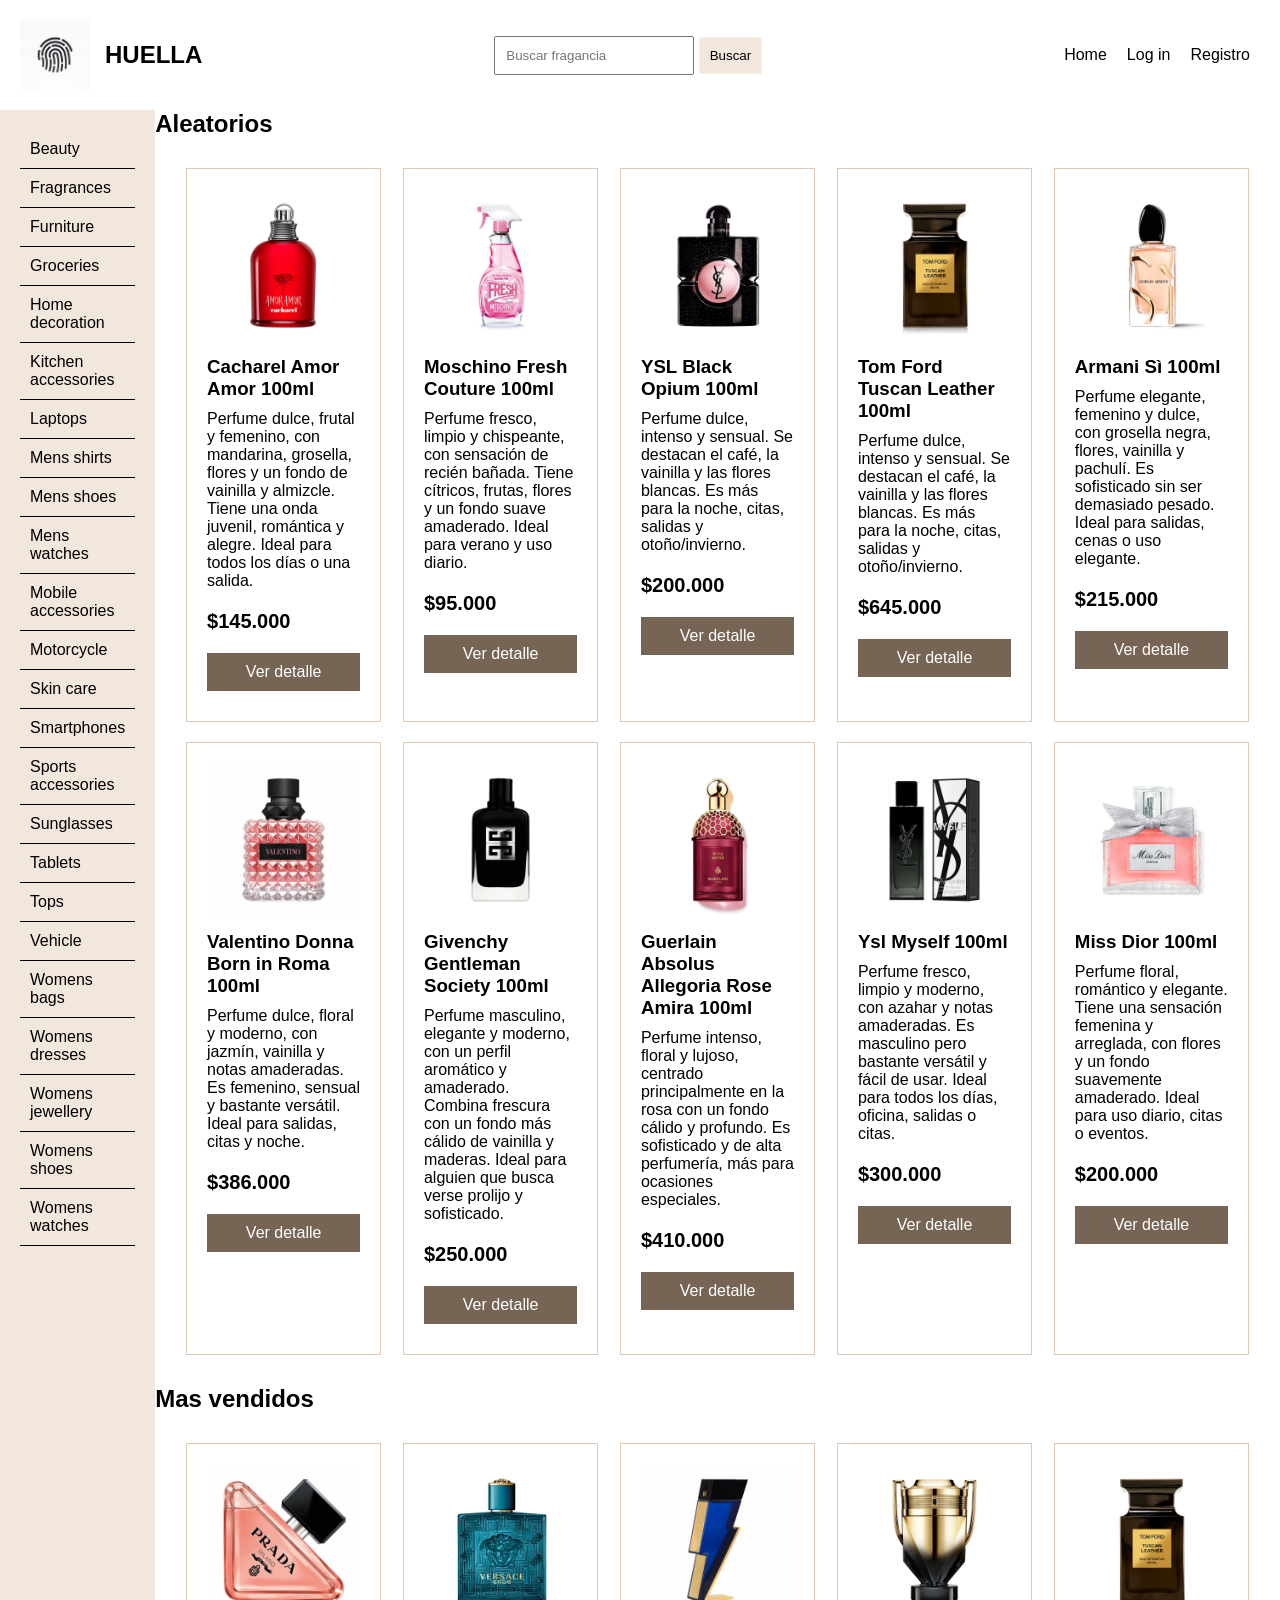
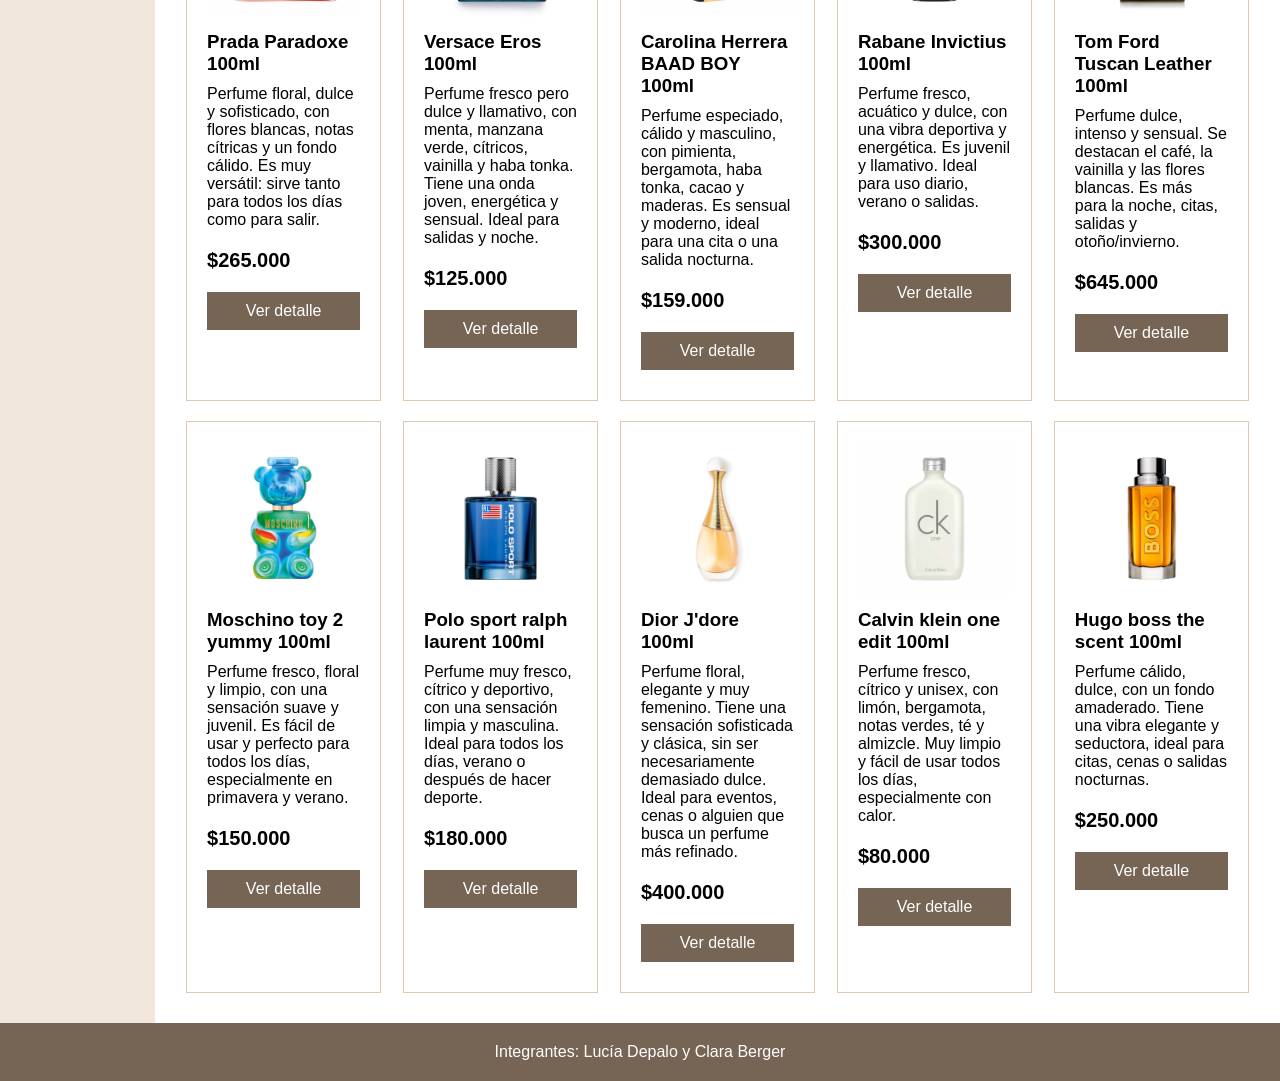
==== index.html @ bd854166 "terminamos el punto 2" ====
<!DOCTYPE html>
<html lang="es">
<head>
    <meta charset="UTF-8">
    <link rel="stylesheet" href="./css/styles.css">
    <meta name="viewport" content="width=device-width, initial-scale=1.0">
    <title>Fragancias</title>
</head>
<body>
    <header class="header">
        <a class="marca" href="./index.html">
            <img class="logo" src="./archivos.img/huella.jpg" alt="logo huella">
            <h1> HUELLA </h1>
        </a>
    <form class="form-busqueda" action="./search-results.html" method="get">
    <input type="text" name="busqueda" placeholder="Buscar fragancia">
    <button type="submit">Buscar</button>
    <p class="error-busqueda"></p>
</form>
        
        <nav class="nav-principal">
            <ul>
                <li><a href="./index.html">Home</a></li>
                <li><a href="./login.html">Log in</a></li>
                <li><a href="./register.html">Registro</a></li>
            </ul>
        </nav>
    </header>

    <div class="contenido-principal">
        <nav class="nav-secundario">
        <ul>
            <li><a href="./category.html">Beauty</a></li>
            <li><a href="./category.html">Fragrances</a></li>
            <li><a href="./category.html">Furniture</a></li>
            <li><a href="./category.html">Groceries</a></li>
            <li><a href="./category.html">Home decoration</a></li>
            <li><a href="./category.html">Kitchen accessories</a></li>
            <li><a href="./category.html">Laptops</a></li>
            <li><a href="./category.html">Mens shirts</a></li>
            <li><a href="./category.html">Mens shoes</a></li>
            <li><a href="./category.html">Mens watches</a></li>
            <li><a href="./category.html">Mobile accessories</a></li>
            <li><a href="./category.html">Motorcycle</a></li>
            <li><a href="./category.html">Skin care</a></li>
            <li><a href="./category.html">Smartphones</a></li>
            <li><a href="./category.html">Sports accessories</a></li>
            <li><a href="./category.html">Sunglasses</a></li>
            <li><a href="./category.html">Tablets</a></li>
            <li><a href="./category.html">Tops</a></li>
            <li><a href="./category.html">Vehicle</a></li>
            <li><a href="./category.html">Womens bags</a></li>
            <li><a href="./category.html">Womens dresses</a></li>
            <li><a href="./category.html">Womens jewellery</a></li>
            <li><a href="./category.html">Womens shoes</a></li>
            <li><a href="./category.html">Womens watches</a></li>
    </ul>
    </nav>
<div class="contenido-productos">
    <section>
        <h2>Aleatorios</h2>
        <div class="contenedor-productos">
        <article>
            <img src="./archivos.img/cacharelamoramor.webp" alt="Perfume Cacharel Amor Amor">
            <h3>Cacharel Amor Amor 100ml</h3>
            <p>Perfume dulce, frutal y femenino, con mandarina, grosella, flores y un fondo de vainilla y almizcle. Tiene una onda juvenil, romántica y alegre. Ideal para todos los días o una salida.</p>
            <p class="precio">$145.000</p>
            <a class="boton-detalle" href="./product.html">Ver detalle</a>
        </article>
        <article>
            <img src="./archivos.img/moschinofresh.webp" alt="Moschino Fresh Couture">
            <h3>Moschino Fresh Couture 100ml</h3>
            <p>Perfume fresco, limpio y chispeante, con sensación de recién bañada. Tiene cítricos, frutas, flores y un fondo suave amaderado. Ideal para verano y uso diario.</p>
            <p class="precio">$95.000</p>
            <a class="boton-detalle" href="./product.html">Ver detalle</a>
        </article>
        <article>
            <img src="./archivos.img/blackopiumysl.webp" alt="YSL Black Opium">
            <h3>YSL Black Opium 100ml</h3>
            <p> Perfume dulce, intenso y sensual. Se destacan el café, la vainilla y las flores blancas. Es más para la noche, citas, salidas y otoño/invierno.</p>
            <p class="precio">$200.000</p>
            <a class="boton-detalle" href="./product.html">Ver detalle</a>
        </article>
        <article>
            <img src="./archivos.img/tomfordtuscanleather.webp" alt="Tom Ford Tuscan Leather">
            <h3>Tom Ford Tuscan Leather 100ml</h3>
            <p> Perfume dulce, intenso y sensual. Se destacan el café, la vainilla y las flores blancas. Es más para la noche, citas, salidas y otoño/invierno.</p>
            <p class="precio">$645.000</p>
            <a class="boton-detalle" href="./product.html">Ver detalle</a>
        </article>
        <article>
            <img src="./archivos.img/siarmani.webp" alt="Armani Sì">
            <h3>Armani Sì 100ml</h3>
            <p>Perfume elegante, femenino y dulce, con grosella negra, flores, vainilla y pachulí. Es sofisticado sin ser demasiado pesado. Ideal para salidas, cenas o uso elegante.</p>
             <p class="precio">$215.000</p>
            <a class="boton-detalle" href="./product.html">Ver detalle</a>
        </article>
         <article>
            <img src="./archivos.img/valentinoborninroma.webp" alt="Valentino Donna Born in Roma">
            <h3>Valentino Donna Born in Roma 100ml</h3>
            <p> Perfume dulce, floral y moderno, con jazmín, vainilla y notas amaderadas. Es femenino, sensual y bastante versátil. Ideal para salidas, citas y noche.</p>
             <p class="precio">$386.000</p>
            <a class="boton-detalle" href="./product.html">Ver detalle</a>
        </article>
        <article>
            <img src="./archivos.img/givenchygentelman.webp" alt="Givenchy Gentleman Society ">
            <h3>Givenchy Gentleman Society  100ml</h3>
            <p> Perfume masculino, elegante y moderno, con un perfil aromático y amaderado. Combina frescura con un fondo más cálido de vainilla y maderas. Ideal para alguien que busca verse prolijo y sofisticado.<p>
             <p class="precio">$250.000</p>
            <a class="boton-detalle" href="./product.html">Ver detalle</a>
        </article>
        <article>
            <img src="./archivos.img/guerlianroseamira.webp" alt="Guerlain Absolus Allegoria Rose Amira">
            <h3>Guerlain Absolus Allegoria Rose Amira 100ml</h3>
            <p>Perfume intenso, floral y lujoso, centrado principalmente en la rosa con un fondo cálido y profundo. Es sofisticado y de alta perfumería, más para ocasiones especiales.</p>
             <p class="precio">$410.000</p>
            <a class="boton-detalle" href="./product.html">Ver detalle</a>
        </article>
         <article>
            <img src="./archivos.img/myselfysl.webp" alt="Ysl Myself">
            <h3>Ysl Myself 100ml</h3>
            <p> Perfume fresco, limpio y moderno, con azahar y notas amaderadas. Es masculino pero bastante versátil y fácil de usar. Ideal para todos los días, oficina, salidas o citas.</p>
            <p class="precio">$300.000</p>
            <a class="boton-detalle" href="./product.html">Ver detalle</a>
        </article>
        <article>
            <img src="./archivos.img/missdior.webp" alt="Miss Dior">
            <h3>Miss Dior 100ml</h3>
            <p> Perfume floral, romántico y elegante. Tiene una sensación femenina y arreglada, con flores y un fondo suavemente amaderado. Ideal para uso diario, citas o eventos.</p>
            <p class="precio">$200.000</p>
            <a class="boton-detalle" href="./product.html">Ver detalle</a>
        </article>
    </div>
    </section>

    <section>
        <h2>Mas vendidos</h2>
        <div class="contenedor-productos">
        <article>
            <img src="./archivos.img/pradaparadox.webp" alt="Prada Paradoxe">
            <h3>Prada Paradoxe 100ml</h3>
            <p> Perfume floral, dulce y sofisticado, con flores blancas, notas cítricas y un fondo cálido. Es muy versátil: sirve tanto para todos los días como para salir.</p>
            <p class="precio">$265.000</p>
            <a class="boton-detalle" href="./product.html">Ver detalle</a>
        </article>
        <article>
            <img src="./archivos.img/versacceeros.webp" alt="Versace Eros">
            <h3>Versace Eros 100ml</h3>
            <p> Perfume fresco pero dulce y llamativo, con menta, manzana verde, cítricos, vainilla y haba tonka. Tiene una onda joven, energética y sensual. Ideal para salidas y noche.</p>
            <p class="precio"> $125.000</p>
            <a class="boton-detalle" href="./product.html">Ver detalle</a>
        </article>
        <article>
            <img src="./archivos.img/carolinaherrerabadboy.webp" alt="Carolina Herrera Bad Boy">
            <h3>Carolina Herrera BAAD BOY 100ml</h3>
            <p> Perfume especiado, cálido y masculino, con pimienta, bergamota, haba tonka, cacao y maderas. Es sensual y moderno, ideal para una cita o una salida nocturna.</p>
            <p class="precio"> $159.000</p>
            <a class="boton-detalle" href="./product.html">Ver detalle</a>
        </article>
        <article>
            <img src="./archivos.img/rabaneinvictius.webp" alt="Rabane Invictius">
            <h3>Rabane Invictius 100ml</h3>
            <p>Perfume fresco, acuático y dulce, con una vibra deportiva y energética. Es juvenil y llamativo. Ideal para uso diario, verano o salidas.</P>
            <p class="precio"> $300.000</p>
            <a class="boton-detalle" href="./product.html">Ver detalle</a>
        </article>
          <article>
            <img src="./archivos.img/tomfordtuscanleather.webp" alt="Tom Ford Tuscan Leather">
            <h3>Tom Ford Tuscan Leather 100ml</h3>
            <p> Perfume dulce, intenso y sensual. Se destacan el café, la vainilla y las flores blancas. Es más para la noche, citas, salidas y otoño/invierno.</p>
            <p class="precio">$645.000</p>
            <a class="boton-detalle" href="./product.html">Ver detalle</a>
        </article>
        <article>
            <img src="./archivos.img/moschinotoy2yummy.webp" alt="Moschino toy 2 yummy">
            <h3>Moschino toy 2 yummy 100ml</h3>
            <p>Perfume fresco, floral y limpio, con una sensación suave y juvenil. Es fácil de usar y perfecto para todos los días, especialmente en primavera y verano.</p>
            <p class="precio"> $150.000</p>
            <a class="boton-detalle" href="./product.html">Ver detalle</a>                
        </article>
        <article>
            <img src="./archivos.img/polosportralphlaurent.webp" alt="Polo sport ralph laurent">
            <h3>Polo sport ralph laurent 100ml</h3>
            <p>Perfume muy fresco, cítrico y deportivo, con una sensación limpia y masculina. Ideal para todos los días, verano o después de hacer deporte.</p>
            <p class="precio"> $180.000</p>
            <a class="boton-detalle" href="./product.html">Ver detalle</a> 
        </article>
        <article>
            <img src="./archivos.img/diorjdore.webp" alt="Dior J'dore">
            <h3>Dior J'dore 100ml</h3>
            <p>Perfume floral, elegante y muy femenino. Tiene una sensación sofisticada y clásica, sin ser necesariamente demasiado dulce. Ideal para eventos, cenas o alguien que busca un perfume más refinado.</p>
            <p class="precio"> $400.000</p>
            <a class="boton-detalle" href="./product.html">Ver detalle</a> 
        </article>
        <article>
            <img src="./archivos.img/ckoneedit.webp" alt="Calvin Klein one edit">
            <h3>Calvin klein one edit 100ml</h3>
            <p>Perfume fresco, cítrico y unisex, con limón, bergamota, notas verdes, té y almizcle. Muy limpio y fácil de usar todos los días, especialmente con calor.</p>
            <p class="precio"> $80.000</p>
            <a class="boton-detalle" href="./product.html">Ver detalle</a> 
        </article>
        <article>
            <img src="./archivos.img/hugobossthescent.webp" alt="Hugo boss the scent">
            <h3>Hugo boss the scent 100ml</h3>
            <p>Perfume cálido, dulce, con un fondo amaderado. Tiene una vibra elegante y seductora, ideal para citas, cenas o salidas nocturnas.</p>
            <p class="precio"> $250.000</p>
            <a class="boton-detalle" href="./product.html">Ver detalle</a> 
        </article>
        </div>
</section>
    </div>
</div>
 <footer class="footer">
        <p class="footertexto">Integrantes: Lucía Depalo y Clara Berger </p>
    </footer>
    <script src="./js/search-results.js"> </script> 
</body>
</html>
---- css/styles.css ----
*{
    box-sizing: border-box;
    margin: 0; 
    padding: 0;
}

body {
    font-family: Arial, sans-serif;
}

header {
    display: flex;
    justify-content: space-between;
    align-items: center;
    padding: 20px;
}
header h1 {
    font-size: 24px;
    color: black;
    margin-left: 15px;
}

.logo {
    width: 70px;
}
header input {
    padding: 10px;
    width: 200px;
}
header form {
    padding: 10px;
}
header button {
    padding: 10px;
    background-color:rgb(241, 231, 220) ;
    color: black;
    border: 1px solid beige;
}

.formulario {
    width: 450px;
    padding: 20px;
    border: 1px solid beige;
    background-color: rgb(241, 231, 220);
}
.formularioinput {
    width: 100%;
    padding: 10px;
}
.formularioespacio {
    margin-bottom: 15px;
}
.formulariolink {
    display: block;
    text-align: center;
    margin-top: 15px;
    color: black;
}
.botoningresar {
    width: 100%;
    padding: 10px;
    background-color: rgb(118, 101, 85);
    color: white;
    border: none;
}
.secciontitulo {
    text-align: center;
    margin-bottom: 20px;
}
.marca{
    display: flex;
    align-items: center;
    text-decoration: none;
}

.nav-principal ul{
    display: flex;
    list-style: none;
}
.nav-principal li{
    padding: 10px;
    
}
.nav-principal a {
    color: black;
    text-decoration: none;
}
.nav-secundario {
    width: 200px;
    padding: 20px;
    background-color: rgb(241, 231, 220);
}

.nav-secundario ul{
    display: flex;
    flex-direction: column;
    list-style: none;
}

.nav-secundario li {
    padding: 10px;
    border-bottom: 1px solid black;
}
.nav-secundario a {
    color: black;
    text-decoration: none;
}
article {
    width: 250px;
    padding: 20px;
    border: 1px solid  rgb(221, 201, 180);
}

article img {
    width: 100%;
}

.contenedor-productos {
    display: flex;
    flex-wrap: wrap;
    justify-content: space-around;
    padding: 20px;
}
.contenedor-productos article {
    width: 18%;
    margin: 10px;
}

.contenedor-productos article h3 {
    margin: 10px 0;
}

.contenido-principal {
    display: flex;
}

.contenido-productos {
    display: flex;
    flex-direction: column;
}

.boton-detalle {
    background-color: rgb(118, 101, 85);
    color: white; 
    padding: 10px;
    text-decoration: none;
    display: block;
    margin: 10px 0;
    text-align: center;
}
.contenido-login {
    width: 100%;
    display: flex;
    justify-content: center;
    align-items: flex-start;
    padding: 200px;
}
.contenido-register {
    width: 100%;
    display: flex;
    justify-content: center;
    align-items: flex-start;
    padding: 200px;
}

.imagen-blackopium {
    width: 550px;
    padding: 30px;
}
.nombre-perfume{
    font-size: 32px;
    margin: 10px 0;
}
.parrafo-producto {
    font-size: 16px;
    margin: 15px 0;
}
.contenido-blackopium {
     width: 100%;
    padding: 30px;
}
.detalle-blackopium {
    padding: 20px;
}
.producto-info {
    width: 450px;
    padding: 30px;
    margin: 80px;
}
.producto-info p {
    margin: 10px 0;
}
.producto-imagen {
    display: flex;
    align-items: center;
    justify-content: space-between;

}
.precio {
    font-size: 20px;
    font-weight: bold;
    margin: 20px 0;
}
.marca-product {
    font-size: 20px;
}
.datos-producto {
    background-color: rgb(249, 243, 236);
    padding: 20px;
}
.datos-producto ul {
    display: flex;
    list-style: none;
}
.datos-producto li {
    background-color: white;
    padding: 8px;
    margin: 15px;
}
.reviews {
    margin: 30px;
}
.reviews h2 {
    margin: 0 0 20px 0;
}
.reviews article {
    width: 30%;
    padding: 25px;
    border: 2px solid rgb(221, 201, 180);
}
.reviews-contenedor {
    display: flex;
    flex-wrap: wrap;
    justify-content: space-between;
}
.review-rating {
    font-size: 22px;
    font-weight: bold;
    color: rgb(221, 201, 180);
    margin: 20px 0;
}

.review-comentario {
    font-size: 16px;
    margin: 10px 0;
}

.review-usuario {
    font-size: 15px;
    font-weight: bold;
    margin: 20px 0;
}

.review-fecha {
    font-size: 13px;
    color: rgb(118, 101, 85)
}




.contenido {
    width: 100%;
    padding: 80px;
}
.productocard {
    width: 600px;
    display: flex;
    flex-direction: column;
    align-items: center;
    padding: 25px;
    border: 1px solid rgb(221, 201, 180);
}

.productocardimg img {
    width: 180px;
}

.productocardinfo {
    padding: 25px;
}
.productocardinfo h3 {
    font-size: 22px;
    margin: 0 0 15px 0;
}
.precio-search {
    font-size: 22px;
    font-weight: bold;
    margin: 15px 0;
}
.secciontitulo {
    font-size: 28px;
    margin: 20px 0;
}

.resultadosquery {
    font-size: 16px;
    margin: 15px 0;
}
.boton-search {
    display: block;
    background-color: black;
    color: white;
    padding: 10px;
    text-decoration: none;
    text-align: center;
}






.grillaproductos {
    display: flex;
    flex-wrap: wrap;
    justify-content: space-between;
}

.grillaproductos .productocard {
    width: 30%;
    padding: 20px;
    margin: 10px;
}

.grillaproductos .productocard img {
    width: 100%;
}
.productocard h3 {
    font-size: 20px;
    margin: 15px 0;
}

.productocard p {
    margin: 10px 0;
}
.productocard a {
    display: block;
    background-color: rgb(118, 101, 85);
    color: white;
    padding: 10px;
    text-decoration: none;
    text-align: center;
}
.categoriacabecera {
    text-align: center;
    margin: 20px;
}

footer{
    padding: 20px;
    text-align: center;
    background-color: rgb(118, 101, 85);
    color: white;
}





@media (max-width: 768px){
header {
   flex-direction: column;
}
.contenido-principal{
    flex-direction: column;
}
article{
    width: 100%;
}
.nav-secundario {
    width: 100%;
}
.nav-principal ul{
    justify-content: center;
}
.nav-principal li{
   padding: 7px;
}

header form{
    padding: 10px;
}
header input {
    padding: 8px;
}
header button {
    padding: 8px;
}
.contenedor-productos article {
    width: 100%;
}
.grillaproductos .productocard {
    width: 100%;
}
.productocard {
    width: 100%;
}git
.productocardinfo {
    padding: 20px;
}
.reviews {
    flex-direction: column;
}

.reviews article {
    width: 100%;
}
.imagen-blackopium {
    width: 100%;
}
.producto-imagen {
    flex-direction: column;
}

.imagen-blackopium {
    width: 100%;
}

.producto-info {
    width: 100%;
    margin: 0;
    padding: 20px;
}
.formulario {
    width: 100%;
}

.contenido-login {
    width: 100%;
    padding: 20px;
}
.contenido-register {
    padding: 20px;
}
}
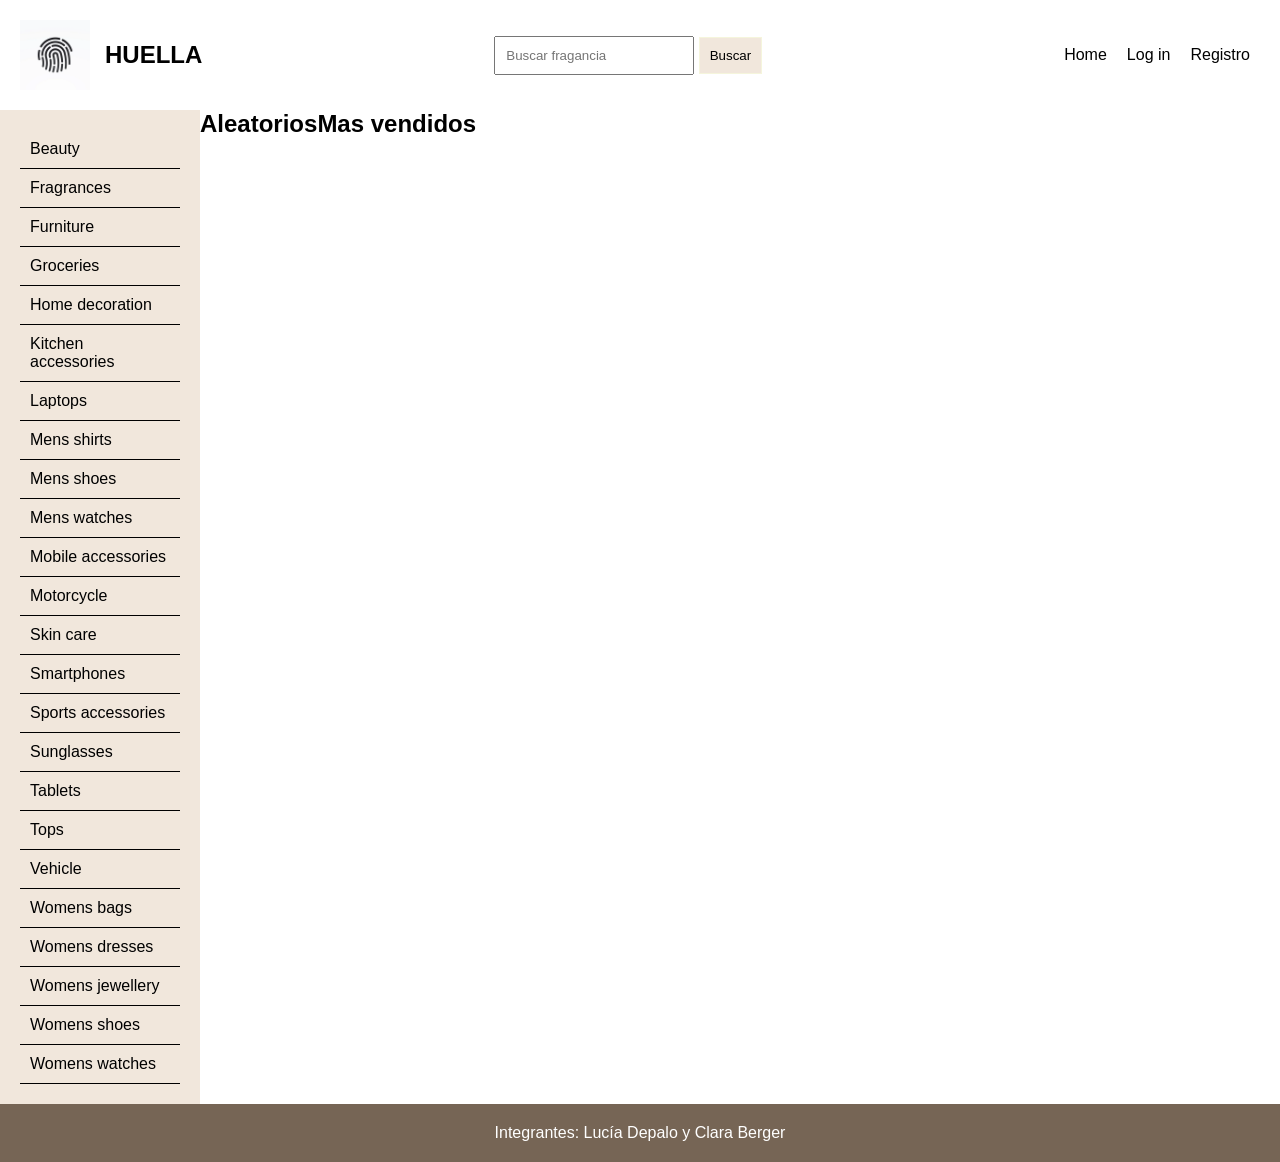
==== commit 9616ac11: "estamos organizando el punto 4" ====
--- a/index.html
+++ b/index.html
@@ -29,7 +29,7 @@
 
     <div class="contenido-principal">
         <nav class="nav-secundario">
-        <ul>
+        <ul class="lista-categorias">
             <li><a href="./category.html">Beauty</a></li>
             <li><a href="./category.html">Fragrances</a></li>
             <li><a href="./category.html">Furniture</a></li>
@@ -59,153 +59,13 @@
 <div class="contenido-productos">
     <section>
         <h2>Aleatorios</h2>
-        <div class="contenedor-productos">
-        <article>
-            <img src="./archivos.img/cacharelamoramor.webp" alt="Perfume Cacharel Amor Amor">
-            <h3>Cacharel Amor Amor 100ml</h3>
-            <p>Perfume dulce, frutal y femenino, con mandarina, grosella, flores y un fondo de vainilla y almizcle. Tiene una onda juvenil, romántica y alegre. Ideal para todos los días o una salida.</p>
-            <p class="precio">$145.000</p>
-            <a class="boton-detalle" href="./product.html">Ver detalle</a>
-        </article>
-        <article>
-            <img src="./archivos.img/moschinofresh.webp" alt="Moschino Fresh Couture">
-            <h3>Moschino Fresh Couture 100ml</h3>
-            <p>Perfume fresco, limpio y chispeante, con sensación de recién bañada. Tiene cítricos, frutas, flores y un fondo suave amaderado. Ideal para verano y uso diario.</p>
-            <p class="precio">$95.000</p>
-            <a class="boton-detalle" href="./product.html">Ver detalle</a>
-        </article>
-        <article>
-            <img src="./archivos.img/blackopiumysl.webp" alt="YSL Black Opium">
-            <h3>YSL Black Opium 100ml</h3>
-            <p> Perfume dulce, intenso y sensual. Se destacan el café, la vainilla y las flores blancas. Es más para la noche, citas, salidas y otoño/invierno.</p>
-            <p class="precio">$200.000</p>
-            <a class="boton-detalle" href="./product.html">Ver detalle</a>
-        </article>
-        <article>
-            <img src="./archivos.img/tomfordtuscanleather.webp" alt="Tom Ford Tuscan Leather">
-            <h3>Tom Ford Tuscan Leather 100ml</h3>
-            <p> Perfume dulce, intenso y sensual. Se destacan el café, la vainilla y las flores blancas. Es más para la noche, citas, salidas y otoño/invierno.</p>
-            <p class="precio">$645.000</p>
-            <a class="boton-detalle" href="./product.html">Ver detalle</a>
-        </article>
-        <article>
-            <img src="./archivos.img/siarmani.webp" alt="Armani Sì">
-            <h3>Armani Sì 100ml</h3>
-            <p>Perfume elegante, femenino y dulce, con grosella negra, flores, vainilla y pachulí. Es sofisticado sin ser demasiado pesado. Ideal para salidas, cenas o uso elegante.</p>
-             <p class="precio">$215.000</p>
-            <a class="boton-detalle" href="./product.html">Ver detalle</a>
-        </article>
-         <article>
-            <img src="./archivos.img/valentinoborninroma.webp" alt="Valentino Donna Born in Roma">
-            <h3>Valentino Donna Born in Roma 100ml</h3>
-            <p> Perfume dulce, floral y moderno, con jazmín, vainilla y notas amaderadas. Es femenino, sensual y bastante versátil. Ideal para salidas, citas y noche.</p>
-             <p class="precio">$386.000</p>
-            <a class="boton-detalle" href="./product.html">Ver detalle</a>
-        </article>
-        <article>
-            <img src="./archivos.img/givenchygentelman.webp" alt="Givenchy Gentleman Society ">
-            <h3>Givenchy Gentleman Society  100ml</h3>
-            <p> Perfume masculino, elegante y moderno, con un perfil aromático y amaderado. Combina frescura con un fondo más cálido de vainilla y maderas. Ideal para alguien que busca verse prolijo y sofisticado.<p>
-             <p class="precio">$250.000</p>
-            <a class="boton-detalle" href="./product.html">Ver detalle</a>
-        </article>
-        <article>
-            <img src="./archivos.img/guerlianroseamira.webp" alt="Guerlain Absolus Allegoria Rose Amira">
-            <h3>Guerlain Absolus Allegoria Rose Amira 100ml</h3>
-            <p>Perfume intenso, floral y lujoso, centrado principalmente en la rosa con un fondo cálido y profundo. Es sofisticado y de alta perfumería, más para ocasiones especiales.</p>
-             <p class="precio">$410.000</p>
-            <a class="boton-detalle" href="./product.html">Ver detalle</a>
-        </article>
-         <article>
-            <img src="./archivos.img/myselfysl.webp" alt="Ysl Myself">
-            <h3>Ysl Myself 100ml</h3>
-            <p> Perfume fresco, limpio y moderno, con azahar y notas amaderadas. Es masculino pero bastante versátil y fácil de usar. Ideal para todos los días, oficina, salidas o citas.</p>
-            <p class="precio">$300.000</p>
-            <a class="boton-detalle" href="./product.html">Ver detalle</a>
-        </article>
-        <article>
-            <img src="./archivos.img/missdior.webp" alt="Miss Dior">
-            <h3>Miss Dior 100ml</h3>
-            <p> Perfume floral, romántico y elegante. Tiene una sensación femenina y arreglada, con flores y un fondo suavemente amaderado. Ideal para uso diario, citas o eventos.</p>
-            <p class="precio">$200.000</p>
-            <a class="boton-detalle" href="./product.html">Ver detalle</a>
-        </article>
+        <div class="contenedor-productos" id="productos-aleatorios"></div>
     </div>
     </section>
 
     <section>
         <h2>Mas vendidos</h2>
-        <div class="contenedor-productos">
-        <article>
-            <img src="./archivos.img/pradaparadox.webp" alt="Prada Paradoxe">
-            <h3>Prada Paradoxe 100ml</h3>
-            <p> Perfume floral, dulce y sofisticado, con flores blancas, notas cítricas y un fondo cálido. Es muy versátil: sirve tanto para todos los días como para salir.</p>
-            <p class="precio">$265.000</p>
-            <a class="boton-detalle" href="./product.html">Ver detalle</a>
-        </article>
-        <article>
-            <img src="./archivos.img/versacceeros.webp" alt="Versace Eros">
-            <h3>Versace Eros 100ml</h3>
-            <p> Perfume fresco pero dulce y llamativo, con menta, manzana verde, cítricos, vainilla y haba tonka. Tiene una onda joven, energética y sensual. Ideal para salidas y noche.</p>
-            <p class="precio"> $125.000</p>
-            <a class="boton-detalle" href="./product.html">Ver detalle</a>
-        </article>
-        <article>
-            <img src="./archivos.img/carolinaherrerabadboy.webp" alt="Carolina Herrera Bad Boy">
-            <h3>Carolina Herrera BAAD BOY 100ml</h3>
-            <p> Perfume especiado, cálido y masculino, con pimienta, bergamota, haba tonka, cacao y maderas. Es sensual y moderno, ideal para una cita o una salida nocturna.</p>
-            <p class="precio"> $159.000</p>
-            <a class="boton-detalle" href="./product.html">Ver detalle</a>
-        </article>
-        <article>
-            <img src="./archivos.img/rabaneinvictius.webp" alt="Rabane Invictius">
-            <h3>Rabane Invictius 100ml</h3>
-            <p>Perfume fresco, acuático y dulce, con una vibra deportiva y energética. Es juvenil y llamativo. Ideal para uso diario, verano o salidas.</P>
-            <p class="precio"> $300.000</p>
-            <a class="boton-detalle" href="./product.html">Ver detalle</a>
-        </article>
-          <article>
-            <img src="./archivos.img/tomfordtuscanleather.webp" alt="Tom Ford Tuscan Leather">
-            <h3>Tom Ford Tuscan Leather 100ml</h3>
-            <p> Perfume dulce, intenso y sensual. Se destacan el café, la vainilla y las flores blancas. Es más para la noche, citas, salidas y otoño/invierno.</p>
-            <p class="precio">$645.000</p>
-            <a class="boton-detalle" href="./product.html">Ver detalle</a>
-        </article>
-        <article>
-            <img src="./archivos.img/moschinotoy2yummy.webp" alt="Moschino toy 2 yummy">
-            <h3>Moschino toy 2 yummy 100ml</h3>
-            <p>Perfume fresco, floral y limpio, con una sensación suave y juvenil. Es fácil de usar y perfecto para todos los días, especialmente en primavera y verano.</p>
-            <p class="precio"> $150.000</p>
-            <a class="boton-detalle" href="./product.html">Ver detalle</a>                
-        </article>
-        <article>
-            <img src="./archivos.img/polosportralphlaurent.webp" alt="Polo sport ralph laurent">
-            <h3>Polo sport ralph laurent 100ml</h3>
-            <p>Perfume muy fresco, cítrico y deportivo, con una sensación limpia y masculina. Ideal para todos los días, verano o después de hacer deporte.</p>
-            <p class="precio"> $180.000</p>
-            <a class="boton-detalle" href="./product.html">Ver detalle</a> 
-        </article>
-        <article>
-            <img src="./archivos.img/diorjdore.webp" alt="Dior J'dore">
-            <h3>Dior J'dore 100ml</h3>
-            <p>Perfume floral, elegante y muy femenino. Tiene una sensación sofisticada y clásica, sin ser necesariamente demasiado dulce. Ideal para eventos, cenas o alguien que busca un perfume más refinado.</p>
-            <p class="precio"> $400.000</p>
-            <a class="boton-detalle" href="./product.html">Ver detalle</a> 
-        </article>
-        <article>
-            <img src="./archivos.img/ckoneedit.webp" alt="Calvin Klein one edit">
-            <h3>Calvin klein one edit 100ml</h3>
-            <p>Perfume fresco, cítrico y unisex, con limón, bergamota, notas verdes, té y almizcle. Muy limpio y fácil de usar todos los días, especialmente con calor.</p>
-            <p class="precio"> $80.000</p>
-            <a class="boton-detalle" href="./product.html">Ver detalle</a> 
-        </article>
-        <article>
-            <img src="./archivos.img/hugobossthescent.webp" alt="Hugo boss the scent">
-            <h3>Hugo boss the scent 100ml</h3>
-            <p>Perfume cálido, dulce, con un fondo amaderado. Tiene una vibra elegante y seductora, ideal para citas, cenas o salidas nocturnas.</p>
-            <p class="precio"> $250.000</p>
-            <a class="boton-detalle" href="./product.html">Ver detalle</a> 
-        </article>
+        <div class="contenedor-productos" id="productos-vendidos">
         </div>
 </section>
     </div>
@@ -213,6 +73,8 @@
  <footer class="footer">
         <p class="footertexto">Integrantes: Lucía Depalo y Clara Berger </p>
     </footer>
-    <script src="./js/search-results.js"> </script> 
+    <script src="./js/category.js"></script>
+    <script src="./js/search-results.js"></script>
+    <script src="./js/index.js"></script>
 </body>
 </html>
--- a/css/styles.css
+++ b/css/styles.css
@@ -122,7 +122,7 @@
     padding: 20px;
 }
 .contenedor-productos article {
-    width: 18%;
+    width: 220px;
     margin: 10px;
 }
 
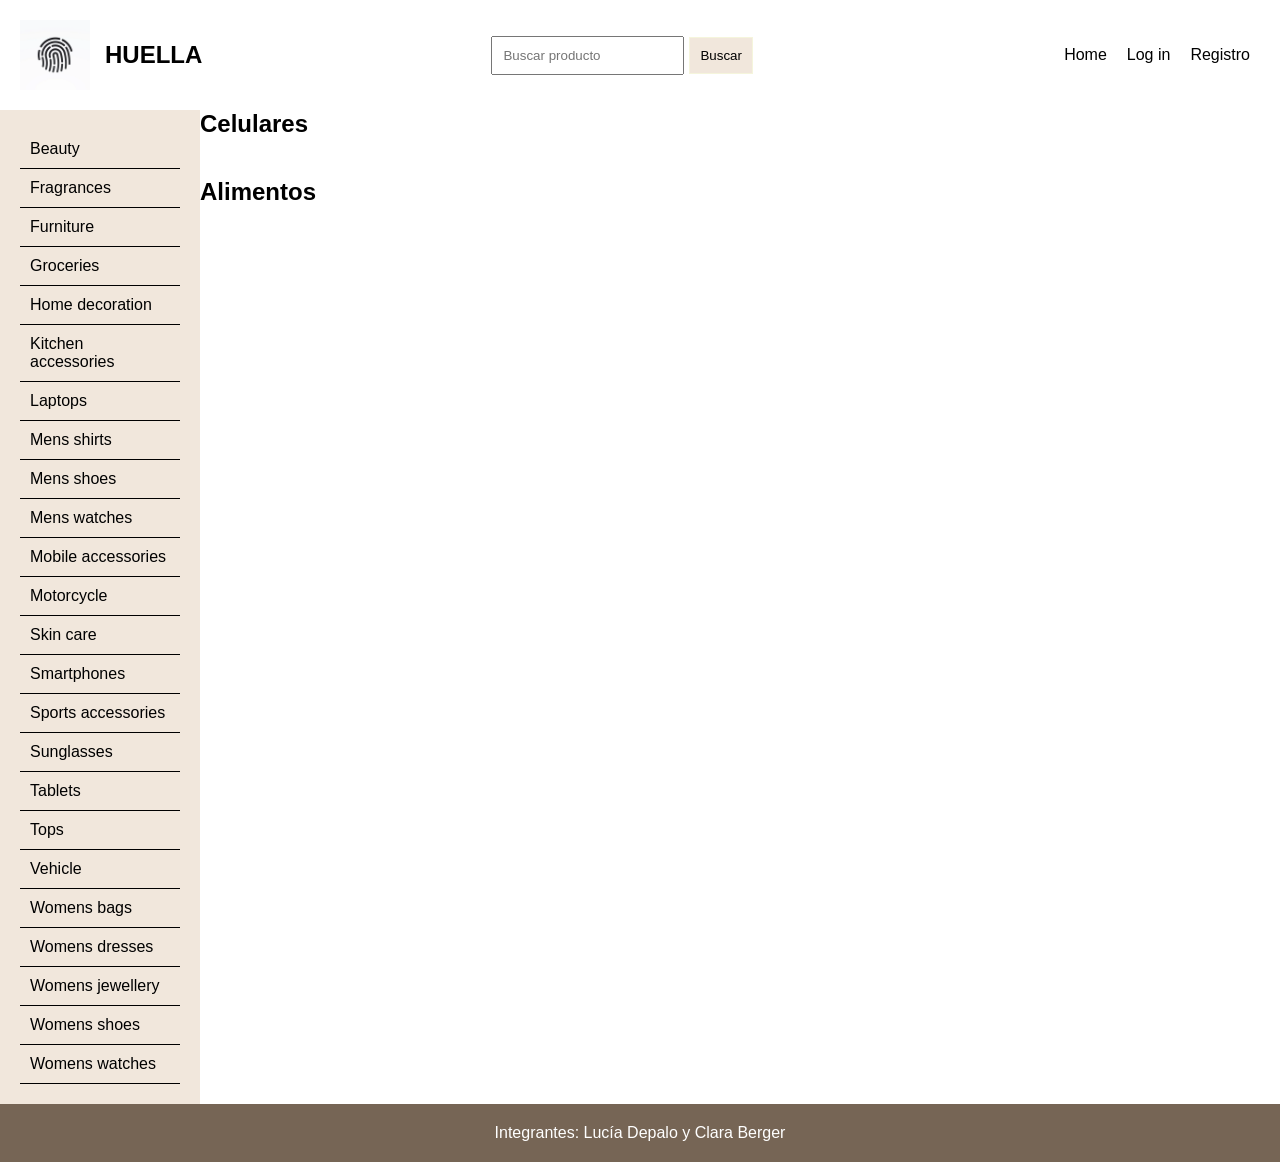
==== commit 2accc6c7: "termiandos todos los puntos y ultimas modificaciones para entregar" ====
--- a/index.html
+++ b/index.html
@@ -4,25 +4,27 @@
     <meta charset="UTF-8">
     <link rel="stylesheet" href="./css/styles.css">
     <meta name="viewport" content="width=device-width, initial-scale=1.0">
-    <title>Fragancias</title>
+    <title>HUELLA</title>
 </head>
 <body>
     <header class="header">
         <a class="marca" href="./index.html">
-            <img class="logo" src="./archivos.img/huella.jpg" alt="logo huella">
+            <img class="logo"  src="./img/huella.jpg" alt="logo huella">
             <h1> HUELLA </h1>
         </a>
     <form class="form-busqueda" action="./search-results.html" method="get">
-    <input type="text" name="busqueda" placeholder="Buscar fragancia">
-    <button type="submit">Buscar</button>
-    <p class="error-busqueda"></p>
-</form>
+        <input type="text" name="busqueda" placeholder="Buscar producto">
+        <button type="submit">Buscar</button>
+        <p class="error-busqueda"></p>
+    </form>
         
         <nav class="nav-principal">
             <ul>
                 <li><a href="./index.html">Home</a></li>
-                <li><a href="./login.html">Log in</a></li>
-                <li><a href="./register.html">Registro</a></li>
+                <li class="menu-login"><a href="./login.html">Log in</a></li>
+                <li class="menu-registro"><a href="./register.html">Registro</a></li>
+                <li class="menu-saludo"></li>
+                <li class="menu-logout"><a href="#">Logout</a></li>
             </ul>
         </nav>
     </header>
@@ -58,13 +60,12 @@
     </nav>
 <div class="contenido-productos">
     <section>
-        <h2>Aleatorios</h2>
-        <div class="contenedor-productos" id="productos-aleatorios"></div>
-    </div>
+        <h2>Celulares</h2>
+    <div class="contenedor-productos" id="productos-aleatorios"></div>
     </section>
 
     <section>
-        <h2>Mas vendidos</h2>
+        <h2>Alimentos</h2>
         <div class="contenedor-productos" id="productos-vendidos">
         </div>
 </section>
@@ -76,5 +77,7 @@
     <script src="./js/category.js"></script>
     <script src="./js/search-results.js"></script>
     <script src="./js/index.js"></script>
+    <script src="./js/saludo.js"></script>
+    <script src="./js/logout.js"></script>
 </body>
 </html>
--- a/css/styles.css
+++ b/css/styles.css
@@ -29,6 +29,16 @@
 }
 header form {
     padding: 10px;
+}
+
+.form-busqueda {
+    display: flex;
+    align-items: center;
+    gap: 5px;
+}
+.error-busqueda {
+    width: 100%;
+    flex-wrap: wrap;
 }
 header button {
     padding: 10px;
